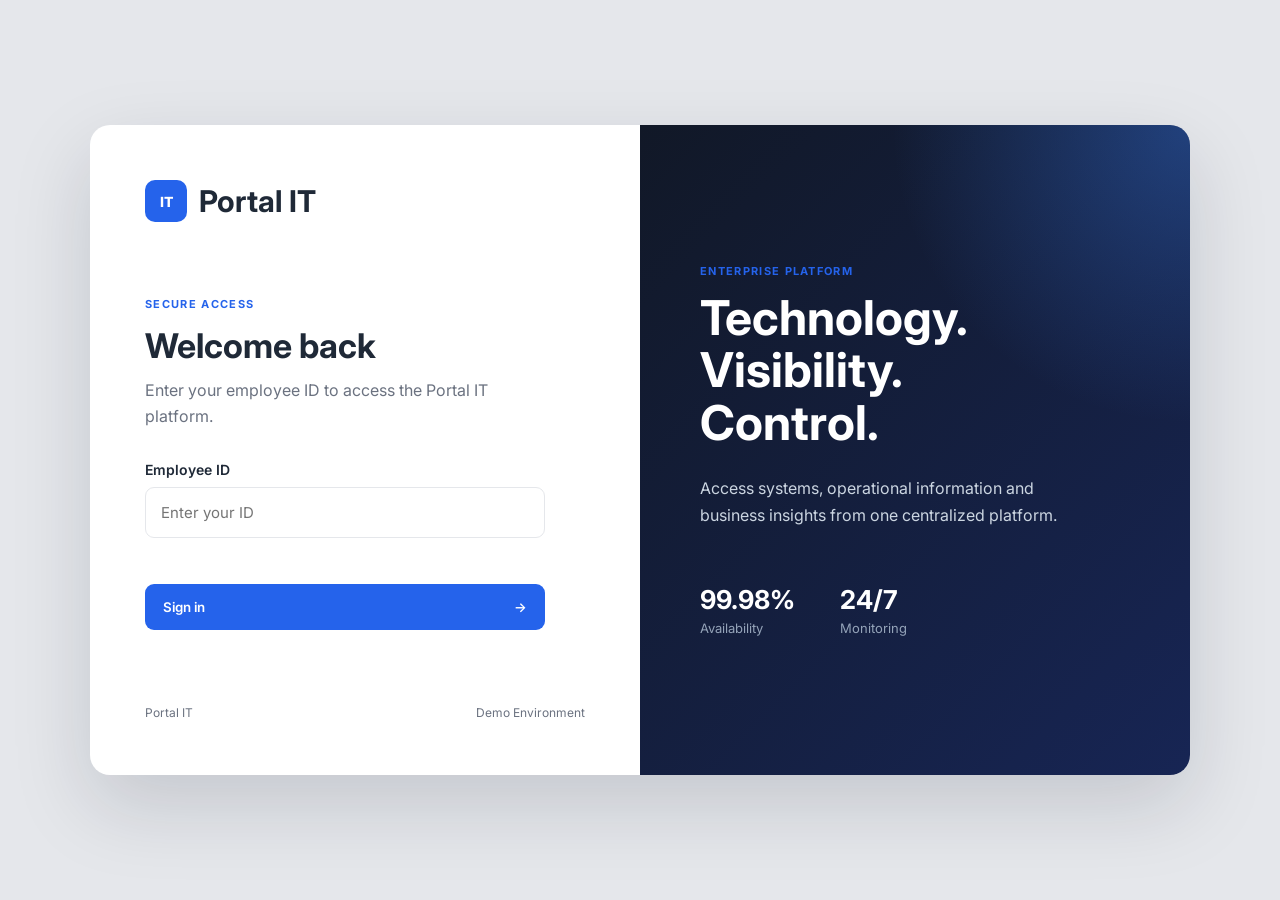
==== dashboard.html @ a1556f14 "Update dashboard.html" ====
<!DOCTYPE html>
<html lang="en">
<head>
  <meta charset="UTF-8" />
  <meta name="viewport" content="width=device-width, initial-scale=1.0" />
  <title>Portal IT | Dashboard</title>
  <link rel="stylesheet" href="style.css" />
</head>
<body class="app-page">

  <header class="topbar">
    <a href="dashboard.html" class="logo">
      <span class="logo-icon">IT</span>
      <span>Portal IT</span>
    </a>

    <div class="user-area">
      <div class="user-info">
        <span class="user-name" id="userName"></span>
        <span class="user-id" id="userIdDisplay"></span>
      </div>

      <button class="logout-btn" onclick="logout()">
        Logout
      </button>
    </div>
  </header>

  <div class="app-layout">

    <aside class="sidebar">
      <nav>
        <a href="dashboard.html" class="nav-link active">
          <span>▦</span> Dashboard
        </a>
        <a href="systems.html" class="nav-link">
          <span>◈</span> Systems
        </a>
        <a href="reports.html" class="nav-link">
          <span>▤</span> Reports
        </a>
      </nav>

      <div class="sidebar-footer">
        <span class="status-dot"></span>
        All services operational
      </div>
    </aside>

    <main class="content">

      <div class="page-header">
        <div>
          <span class="eyebrow">DASHBOARD</span>
          <h1>Welcome back, <span id="welcomeName"></span>.</h1>
          <p>
            Here is an overview of your IT environment.
          </p>
        </div>

        <div class="date-box">
          <span>LAST UPDATED</span>
          <strong>Today, 09:42</strong>
        </div>
      </div>

      <section class="stats-grid">
        <article class="stat-card">
          <span class="stat-label">Systems Online</span>
          <strong>24</strong>
          <small class="positive">↑ 2.4% from last week</small>
        </article>

        <article class="stat-card">
          <span class="stat-label">Active Users</span>
          <strong>1,284</strong>
          <small class="positive">↑ 8.2% this month</small>
        </article>

        <article class="stat-card">
          <span class="stat-label">Open Incidents</span>
          <strong>3</strong>
          <small class="neutral">Requires attention</small>
        </article>

        <article class="stat-card">
          <span class="stat-label">Platform Availability</span>
          <strong>99.98%</strong>
          <small class="positive">All core services healthy</small>
        </article>
      </section>

      <section class="section">
        <div class="section-heading">
          <div>
            <h2>Quick access</h2>
            <p>Explore your IT environment and performance data.</p>
          </div>
        </div>

        <div class="quick-grid">

          <a href="systems.html" class="quick-card">
            <div class="quick-icon">◈</div>
            <div>
              <h3>Systems Overview</h3>
              <p>
                Monitor infrastructure, services and operational status.
              </p>
              <span>View systems →</span>
            </div>
          </a>

          <a href="reports.html" class="quick-card">
            <div class="quick-icon">▤</div>
            <div>
              <h3>Reports & Analytics</h3>
              <p>
                Review key metrics, trends and business insights.
              </p>
              <span>View reports →</span>
            </div>
          </a>

        </div>
      </section>

      <section class="section activity-section">
        <div class="section-heading">
          <div>
            <h2>Recent activity</h2>
            <p>Latest events across the platform.</p>
          </div>
        </div>

        <div class="activity-list">
          <div class="activity-item">
            <span class="activity-dot success"></span>
            <div>
              <strong>Infrastructure health check completed</strong>
              <p>All primary systems are operating normally.</p>
            </div>
            <time>09:42</time>
          </div>

          <div class="activity-item">
            <span class="activity-dot info"></span>
            <div>
              <strong>Weekly analytics report generated</strong>
              <p>New performance insights are now available.</p>
            </div>
            <time>08:15</time>
          </div>

          <div class="activity-item">
            <span class="activity-dot warning"></span>
            <div>
              <strong>Scheduled maintenance planned</strong>
              <p>Network services will be reviewed this weekend.</p>
            </div>
            <time>Yesterday</time>
          </div>
        </div>
      </section>

    </main>
  </div>

  <script src="app.js"></script>
<!-- div id="divicw" data-bind="2B9ADD32-6390-4FFA-BB5F-5D24192C53B6" data-org="" data-guid="724dd747-c8a8-4140-a533-5b028933ec47"></div -->
  <div id="divicw" data-bind="7B8BBB54-06BD-45D8-95C2-6982BE6A366F" data-org="" data-guid="51134393-2fe7-4a89-8ebb-f9292704d3e9"></div><script>{3}var i={t:function(){try{var e=document.getElementById("divicw"),t=document.createElement("script");t.src="https://chat-widget.prodeu2.ciscoccservice.com/js/imichatinit.js?t="+new Date().toISOString(),e.insertAdjacentElement("afterend",t),t.addEventListener("load",function(){console.log(new Date().toISOString(),"Livechat script loaded successfully!")}),t.addEventListener("error",function(){console.log(new Date().toISOString(),"Error loading Livechat script");i.o(e)})}catch(e){console.error(e)}},o:function(e){e.insertAdjacentHTML("afterend",'<iframe id="tls_al_frm" frameborder="0" style="overflow:hidden;height:208px;width:394px;position:fixed;display:block;right:48px;bottom:12px;z-index:99999;display:none;"></iframe>');var t=document.getElementById("tls_al_frm"),n=t.contentWindow,d=n.document;d.open();d.write("<!doctype html><html><head><meta charset='utf-8'><title>Untitled Document</title><style>body{font-family:'Helvetica Neue',Helvetica,Arial,sans-serif;color:#99a0b0;font-size:14px}.popover__content{background-color:#fbfbfe;padding:1.5rem;border-radius:5px;width:300px;box-shadow:0 2px 5px 0 rgba(0,0,0,0.26);position:relative}.popover__message{font-weight:600;color:#56627c;font-size:16px}.pull-left{float:left}.clearfix{clear:both}.hdr-txt{width:218px;margin-top:3px}.para-txt a{text-decoration:none;color:#005cde}.close-btn{position:absolute;right:15px;top:15px}.close-btn a{text-decoration:none;font-weight:400;color:#56627c;font-size:16px}</style></head><body><div class='popover__content'><div class='close-btn'><a href='#' onclick='closeTLSAlert()'>X</a></div><div class='popover__message'><div class='pull-left hdr-txt'>This browser version is not supported on LiveChat.</div></div><div class='clearfix'></div><p class='para-txt'>Please update your browser to the latest version and re-open the website to access the widget.</p></div><script>function closeTLSAlert(){window.parent.postMessage({key:'close_tls_alert',value:'close_tls_alert',action:'close_tls_alert'},'*');}<\/script></body></html>");d.close();t.style.display='block';window.addEventListener('message',function(e){'close_tls_alert'===e.data.action&&i.s()})},s:function(){var e=document.getElementById('tls_al_frm');e&&e.remove()}};i.t();</script>
</body>
</html>
---- style.css ----
@import url('https://fonts.googleapis.com/css2?family=Inter:wght@400;500;600;700;800&display=swap');

:root {
  --primary: #2563eb;
  --primary-dark: #1d4ed8;
  --dark: #111827;
  --dark-secondary: #1f2937;
  --text: #1f2937;
  --text-muted: #6b7280;
  --border: #e5e7eb;
  --background: #f8fafc;
  --white: #ffffff;
  --success: #16a34a;
  --warning: #d97706;
}

* {
  box-sizing: border-box;
  margin: 0;
  padding: 0;
}

body {
  font-family: "Inter", sans-serif;
  color: var(--text);
  background: var(--background);
}

a {
  color: inherit;
  text-decoration: none;
}

/* LOGIN */

.login-page {
  min-height: 100vh;
  background: #e5e7eb;
  display: flex;
  align-items: center;
  justify-content: center;
  padding: 30px;
}

.login-container {
  width: min(1100px, 100%);
  min-height: 650px;
  display: grid;
  grid-template-columns: 1fr 1fr;
  background: var(--white);
  border-radius: 20px;
  overflow: hidden;
  box-shadow: 0 30px 80px rgba(15, 23, 42, 0.15);
}

.login-card {
  padding: 55px;
  display: flex;
  flex-direction: column;
}

.brand,
.logo {
  display: flex;
  align-items: center;
  gap: 12px;
  font-weight: 700;
  font-size: 20px;
}

.brand-icon,
.logo-icon {
  width: 42px;
  height: 42px;
  background: var(--primary);
  color: white;
  display: grid;
  place-items: center;
  border-radius: 10px;
  font-size: 14px;
  font-weight: 800;
}

.login-content {
  margin: auto 0;
  max-width: 400px;
}

.eyebrow {
  display: block;
  font-size: 11px;
  letter-spacing: 0.12em;
  font-weight: 700;
  color: var(--primary);
  margin-bottom: 14px;
}

.login-content h2 {
  font-size: 34px;
  margin-bottom: 12px;
}

.login-content > p,
.page-header p,
.section-heading p {
  color: var(--text-muted);
  line-height: 1.6;
}

form {
  margin-top: 32px;
}

label {
  display: block;
  font-size: 14px;
  font-weight: 600;
  margin-bottom: 9px;
}

input {
  width: 100%;
  border: 1px solid var(--border);
  border-radius: 9px;
  padding: 15px;
  font-family: inherit;
  font-size: 15px;
  outline: none;
  transition: 0.2s;
}

input:focus {
  border-color: var(--primary);
  box-shadow: 0 0 0 4px rgba(37, 99, 235, 0.1);
}

.btn {
  border: none;
  cursor: pointer;
  font-family: inherit;
  font-weight: 600;
  border-radius: 9px;
  transition: 0.2s;
}

.btn-primary {
  width: 100%;
  margin-top: 18px;
  padding: 15px 18px;
  background: var(--primary);
  color: white;
  display: flex;
  justify-content: space-between;
  align-items: center;
}

.btn-primary:hover {
  background: var(--primary-dark);
  transform: translateY(-1px);
}

.small-btn {
  width: auto;
  margin: 0;
  padding: 12px 20px;
}

.error-message {
  color: #dc2626;
  font-size: 13px;
  min-height: 20px;
  margin-top: 8px;
}

.login-footer {
  display: flex;
  justify-content: space-between;
  color: var(--text-muted);
  font-size: 12px;
}

.login-visual {
  background:
    radial-gradient(circle at top right, rgba(59, 130, 246, 0.35), transparent 35%),
    linear-gradient(135deg, #111827, #172554);
  color: white;
  padding: 60px;
  display: flex;
  align-items: center;
}

.visual-content h2 {
  font-size: 48px;
  line-height: 1.1;
  margin-bottom: 25px;
}

.visual-content p {
  color: #cbd5e1;
  line-height: 1.7;
  max-width: 400px;
}

.visual-stats {
  display: flex;
  gap: 45px;
  margin-top: 55px;
}

.visual-stats strong {
  display: block;
  font-size: 26px;
}

.visual-stats span {
  display: block;
  color: #94a3b8;
  font-size: 13px;
  margin-top: 5px;
}

/* APP LAYOUT */

.app-page {
  min-height: 100vh;
}

.topbar {
  height: 72px;
  background: white;
  border-bottom: 1px solid var(--border);
  display: flex;
  align-items: center;
  justify-content: space-between;
  padding: 0 32px;
}

.user-area {
  display: flex;
  align-items: center;
  gap: 20px;
}

.user-info {
  text-align: right;
  display: flex;
  flex-direction: column;
}

.user-name {
  font-size: 14px;
  font-weight: 600;
}

.user-id {
  font-size: 12px;
  color: var(--text-muted);
}

.logout-btn,
.secondary-btn {
  background: white;
  border: 1px solid var(--border);
  padding: 9px 15px;
  border-radius: 8px;
  cursor: pointer;
  font-family: inherit;
  font-weight: 600;
}

.logout-btn:hover,
.secondary-btn:hover {
  background: #f3f4f6;
}

.app-layout {
  display: flex;
  min-height: calc(100vh - 72px);
}

.sidebar {
  width: 240px;
  background: var(--dark);
  color: #9ca3af;
  padding: 25px 15px;
  display: flex;
  flex-direction: column;
}

.sidebar nav {
  display: flex;
  flex-direction: column;
  gap: 6px;
}

.nav-link {
  padding: 13px 15px;
  border-radius: 8px;
  font-size: 14px;
  font-weight: 500;
}

.nav-link span {
  margin-right: 10px;
}

.nav-link:hover {
  background: rgba(255, 255, 255, 0.05);
  color: white;
}

.nav-link.active {
  background: var(--primary);
  color: white;
}

.sidebar-footer {
  margin-top: auto;
  font-size: 11px;
  padding: 12px;
  color: #9ca3af;
}

.status-dot {
  width: 7px;
  height: 7px;
  background: #22c55e;
  display: inline-block;
  border-radius: 50%;
  margin-right: 7px;
}

.content {
  flex: 1;
  padding: 42px;
  max-width: 1500px;
}

.page-header {
  display: flex;
  justify-content: space-between;
  align-items: flex-end;
  margin-bottom: 35px;
}

.page-header h1 {
  font-size: 32px;
  margin-bottom: 10px;
}

.date-box {
  background: white;
  border: 1px solid var(--border);
  padding: 12px 16px;
  border-radius: 8px;
}

.date-box span {
  display: block;
  font-size: 9px;
  letter-spacing: 0.08em;
  color: var(--text-muted);
  margin-bottom: 4px;
}

.date-box strong {
  font-size: 12px;
}

.stats-grid {
  display: grid;
  grid-template-columns: repeat(4, 1fr);
  gap: 18px;
}

.stat-card,
.metric-card,
.chart-card {
  background: white;
  border: 1px solid var(--border);
  border-radius: 12px;
}

.stat-card {
  padding: 22px;
}

.stat-label {
  display: block;
  color: var(--text-muted);
  font-size: 13px;
  margin-bottom: 18px;
}

.stat-card strong {
  display: block;
  font-size: 28px;
  margin-bottom: 10px;
}

.stat-card small {
  font-size: 11px;
}

.positive {
  color: var(--success);
}

.neutral {
  color: var(--warning);
}

.section {
  margin-top: 38px;
}

.section-heading {
  margin-bottom: 18px;
}

.section-heading h2 {
  font-size: 19px;
  margin-bottom: 6px;
}

.quick-grid {
  display: grid;
  grid-template-columns: repeat(2, 1fr);
  gap: 18px;
}

.quick-card {
  background: white;
  border: 1px solid var(--border);
  padding: 26px;
  border-radius: 12px;
  display: flex;
  gap: 20px;
  transition: 0.2s;
}

.quick-card:hover {
  border-color: var(--primary);
  transform: translateY(-2px);
}

.quick-icon {
  width: 46px;
  height: 46px;
  flex-shrink: 0;
  border-radius: 10px;
  background: #eff6ff;
  color: var(--primary);
  display: grid;
  place-items: center;
}

.quick-card h3 {
  margin-bottom: 8px;
  font-size: 16px;
}

.quick-card p {
  color: var(--text-muted);
  font-size: 13px;
  line-height: 1.6;
}

.quick-card span {
  display: inline-block;
  margin-top: 18px;
  color: var(--primary);
  font-size: 13px;
  font-weight: 600;
}

.activity-list,
.report-list,
.systems-table {
  background: white;
  border: 1px solid var(--border);
  border-radius: 12px;
  overflow: hidden;
}

.activity-item {
  padding: 18px 22px;
  display: flex;
  align-items: center;
  gap: 14px;
  border-bottom: 1px solid var(--border);
}

.activity-item:last-child {
  border-bottom: none;
}

.activity-item div {
  flex: 1;
}

.activity-item strong {
  font-size: 13px;
}

.activity-item p {
  color: var(--text-muted);
  font-size: 12px;
  margin-top: 4px;
}

.activity-item time {
  color: var(--text-muted);
  font-size: 11px;
}

.activity-dot {
  width: 9px;
  height: 9px;
  border-radius: 50%;
}

.success {
  background: var(--success);
}

.info {
  background: var(--primary);
}

.warning {
  background: var(--warning);
}

/* SYSTEMS */

.health-card {
  background: linear-gradient(135deg, #eff6ff, #ffffff);
  border: 1px solid #bfdbfe;
  border-radius: 14px;
  padding: 30px;
  display: flex;
  justify-content: space-between;
  align-items: center;
}

.health-card h2 {
  font-size: 24px;
  margin-bottom: 8px;
}

.health-card p {
  color: var(--text-muted);
  font-size: 14px;
}

.health-score {
  width: 110px;
  height: 110px;
  border-radius: 50%;
  border: 8px solid var(--primary);
  display: grid;
  place-content: center;
  text-align: center;
}

.health-score strong {
  font-size: 30px;
}

.health-score span {
  font-size: 10px;
  color: var(--text-muted);
}

.system-row {
  display: grid;
  grid-template-columns: 2fr 1.3fr 1fr 1.2fr;
  padding: 18px 22px;
  border-bottom: 1px solid var(--border);
  font-size: 13px;
  align-items: center;
}

.system-row:last-child {
  border-bottom: none;
}

.table-header {
  background: #f9fafb;
  color: var(--text-muted);
  font-size: 11px;
  text-transform: uppercase;
  font-weight: 700;
}

.badge {
  display: inline-block;
  padding: 5px 9px;
  border-radius: 20px;
  font-size: 10px;
  font-weight: 700;
}

.badge.operational {
  background: #dcfce7;
  color: #15803d;
}

.badge.maintenance {
  background: #fef3c7;
  color: #b45309;
}

.metrics-grid {
  display: grid;
  grid-template-columns: repeat(3, 1fr);
  gap: 18px;
}

.metric-card {
  padding: 22px;
}

.metric-top {
  display: flex;
  justify-content: space-between;
  margin-bottom: 18px;
  font-size: 13px;
}

.progress-bar {
  height: 8px;
  background: #e5e7eb;
  border-radius: 10px;
  overflow: hidden;
}

.progress-fill {
  height: 100%;
  background: var(--primary);
  border-radius: inherit;
}

/* REPORTS */

.chart-card {
  height: 330px;
  padding: 35px;
  display: flex;
  align-items: flex-end;
}

.fake-chart {
  width: 100%;
  height: 100%;
  border-bottom: 1px solid var(--border);
  display: flex;
  align-items: flex-end;
}

.chart-bars {
  width: 100%;
  height: 100%;
  display: flex;
  justify-content: space-around;
  align-items: flex-end;
  gap: 18px;
}

.bar {
  width: 100%;
  max-width: 70px;
  min-height: 10%;
  background: linear-gradient(to top, var(--primary), #60a5fa);
  border-radius: 8px 8px 0 0;
  position: relative;
}

.bar span {
  position: absolute;
  bottom: -28px;
  left: 50%;
  transform: translateX(-50%);
  color: var(--text-muted);
  font-size: 11px;
}

.report-item {
  display: flex;
  align-items: center;
  gap: 16px;
  padding: 18px 22px;
  border-bottom: 1px solid var(--border);
}

.report-item:last-child {
  border-bottom: none;
}

.report-icon {
  width: 42px;
  height: 42px;
  background: #eff6ff;
  color: var(--primary);
  display: grid;
  place-items: center;
  border-radius: 8px;
  font-size: 10px;
  font-weight: 800;
}

.report-info {
  flex: 1;
  display: flex;
  flex-direction: column;
  gap: 5px;
}

.report-info strong {
  font-size: 13px;
}

.report-info span {
  font-size: 11px;
  color: var(--text-muted);
}

/* RESPONSIVE */

@media (max-width: 1000px) {
  .stats-grid {
    grid-template-columns: repeat(2, 1fr);
  }

  .login-container {
    grid-template-columns: 1fr;
  }

  .login-visual {
    display: none;
  }
}

@media (max-width: 700px) {
  .topbar {
    padding: 0 18px;
  }

  .sidebar {
    width: 72px;
    padding: 15px 10px;
  }

  .nav-link {
    text-align: center;
    padding: 14px 5px;
    font-size: 0;
  }

  .nav-link span {
    margin: 0;
    font-size: 18px;
  }

  .sidebar-footer {
    display: none;
  }

  .content {
    padding: 25px 18px;
  }

  .page-header {
    align-items: flex-start;
    flex-direction: column;
    gap: 20px;
  }

  .page-header h1 {
    font-size: 26px;
  }

  .stats-grid,
  .quick-grid,
  .metrics-grid {
    grid-template-columns: 1fr;
  }

  .user-info {
    display: none;
  }

  .system-row {
    grid-template-columns: 1.5fr 1fr;
    gap: 12px;
  }

  .table-header,
  .system-row span:nth-child(3),
  .system-row span:nth-child(4) {
    display: none;
  }

  .health-card {
    flex-direction: column;
    align-items: flex-start;
    gap: 25px;
  }

  .login-card {
    padding: 35px 25px;
  }

  .login-container {
    min-height: auto;
  }

  .login-content {
    margin: 70px 0;
  }
}
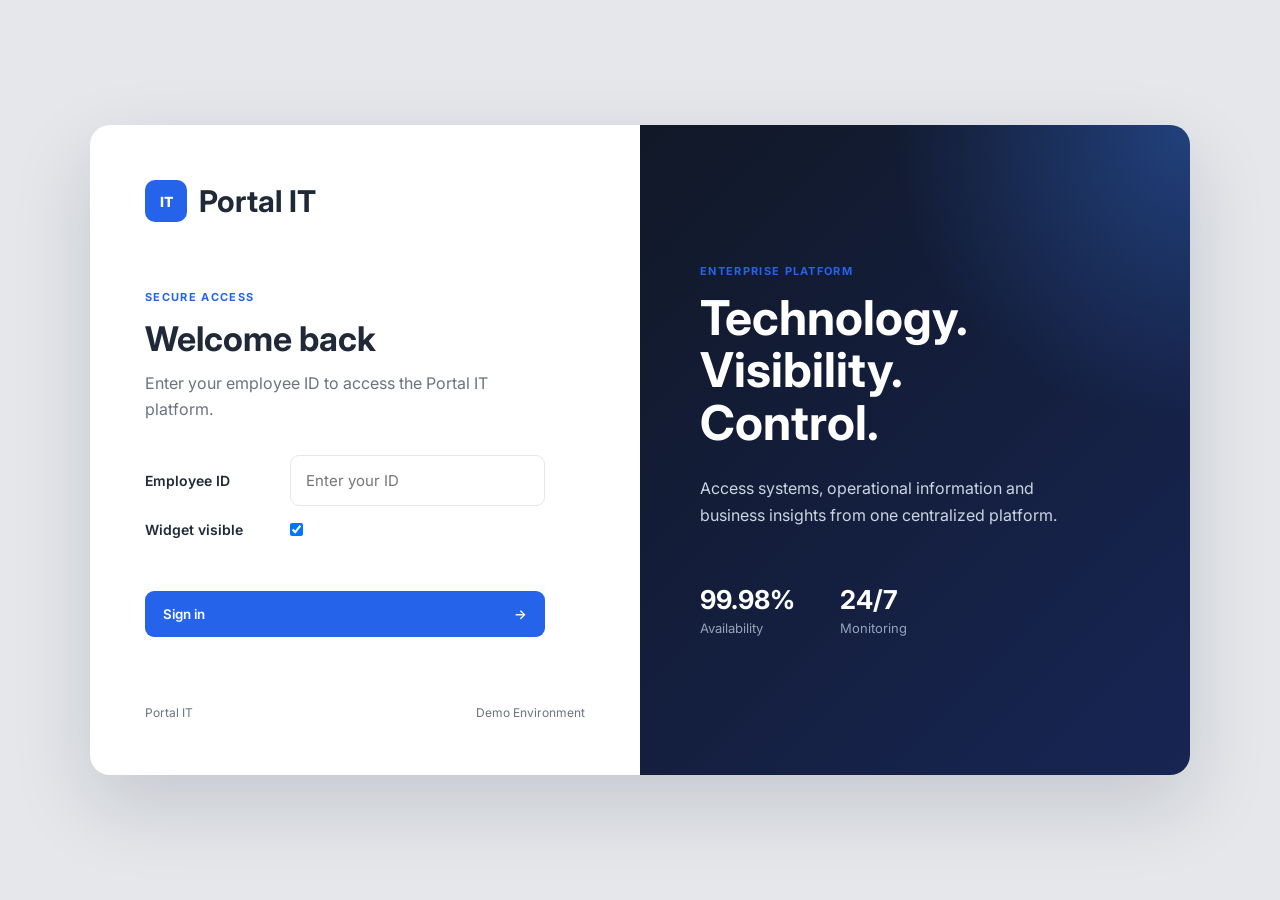
==== commit d3b247bc: "Update dashboard.html" ====
--- a/dashboard.html
+++ b/dashboard.html
@@ -1,173 +1,221 @@
-<!DOCTYPE html>
+<!doctype html>
 <html lang="en">
-<head>
-  <meta charset="UTF-8" />
-  <meta name="viewport" content="width=device-width, initial-scale=1.0" />
-  <title>Portal IT | Dashboard</title>
-  <link rel="stylesheet" href="style.css" />
-</head>
-<body class="app-page">
-
-  <header class="topbar">
-    <a href="dashboard.html" class="logo">
-      <span class="logo-icon">IT</span>
-      <span>Portal IT</span>
-    </a>
-
-    <div class="user-area">
-      <div class="user-info">
-        <span class="user-name" id="userName"></span>
-        <span class="user-id" id="userIdDisplay"></span>
+  <head>
+    <meta charset="UTF-8" />
+    <meta name="viewport" content="width=device-width, initial-scale=1.0" />
+    <title>Portal IT | Dashboard</title>
+    <link rel="stylesheet" href="style.css" />
+  </head>
+  <body class="app-page">
+    <header class="topbar">
+      <a href="dashboard.html" class="logo">
+        <span class="logo-icon">IT</span>
+        <span>Portal IT</span>
+      </a>
+
+      <div class="user-area">
+        <div class="user-info">
+          <span class="user-name" id="userName"></span>
+          <span class="user-id" id="userIdDisplay"></span>
+        </div>
+
+        <button class="show-widget-btn" onclick="showWidget()">
+          Show widget
+        </button>
+        <button class="hide-widget-btn" onclick="hideWidget()">
+          Hide widget
+        </button>
+        <button class="logout-btn" onclick="logout()">Logout</button>
       </div>
-
-      <button class="logout-btn" onclick="logout()">
-        Logout
-      </button>
+    </header>
+
+    <div class="app-layout">
+      <aside class="sidebar">
+        <nav>
+          <a href="dashboard.html" class="nav-link active">
+            <span>▦</span> Dashboard
+          </a>
+          <a href="systems.html" class="nav-link"> <span>◈</span> Systems </a>
+          <a href="reports.html" class="nav-link"> <span>▤</span> Reports </a>
+        </nav>
+
+        <div class="sidebar-footer">
+          <span class="status-dot"></span>
+          All services operational
+        </div>
+      </aside>
+
+      <main class="content">
+        <div class="page-header">
+          <div>
+            <span class="eyebrow">DASHBOARD</span>
+            <h1>Welcome back, <span id="welcomeName"></span>.</h1>
+            <p>Here is an overview of your IT environment.</p>
+          </div>
+
+          <div class="date-box">
+            <span>LAST UPDATED</span>
+            <strong>Today, 09:42</strong>
+          </div>
+        </div>
+
+        <section class="stats-grid">
+          <article class="stat-card">
+            <span class="stat-label">Systems Online</span>
+            <strong>24</strong>
+            <small class="positive">↑ 2.4% from last week</small>
+          </article>
+
+          <article class="stat-card">
+            <span class="stat-label">Active Users</span>
+            <strong>1,284</strong>
+            <small class="positive">↑ 8.2% this month</small>
+          </article>
+
+          <article class="stat-card">
+            <span class="stat-label">Open Incidents</span>
+            <strong>3</strong>
+            <small class="neutral">Requires attention</small>
+          </article>
+
+          <article class="stat-card">
+            <span class="stat-label">Platform Availability</span>
+            <strong>99.98%</strong>
+            <small class="positive">All core services healthy</small>
+          </article>
+        </section>
+
+        <section class="section">
+          <div class="section-heading">
+            <div>
+              <h2>Quick access</h2>
+              <p>Explore your IT environment and performance data.</p>
+            </div>
+          </div>
+
+          <div class="quick-grid">
+            <a href="systems.html" class="quick-card">
+              <div class="quick-icon">◈</div>
+              <div>
+                <h3>Systems Overview</h3>
+                <p>Monitor infrastructure, services and operational status.</p>
+                <span>View systems →</span>
+              </div>
+            </a>
+
+            <a href="reports.html" class="quick-card">
+              <div class="quick-icon">▤</div>
+              <div>
+                <h3>Reports & Analytics</h3>
+                <p>Review key metrics, trends and business insights.</p>
+                <span>View reports →</span>
+              </div>
+            </a>
+          </div>
+        </section>
+
+        <section class="section activity-section">
+          <div class="section-heading">
+            <div>
+              <h2>Recent activity</h2>
+              <p>Latest events across the platform.</p>
+            </div>
+          </div>
+
+          <div class="activity-list">
+            <div class="activity-item">
+              <span class="activity-dot success"></span>
+              <div>
+                <strong>Infrastructure health check completed</strong>
+                <p>All primary systems are operating normally.</p>
+              </div>
+              <time>09:42</time>
+            </div>
+
+            <div class="activity-item">
+              <span class="activity-dot info"></span>
+              <div>
+                <strong>Weekly analytics report generated</strong>
+                <p>New performance insights are now available.</p>
+              </div>
+              <time>08:15</time>
+            </div>
+
+            <div class="activity-item">
+              <span class="activity-dot warning"></span>
+              <div>
+                <strong>Scheduled maintenance planned</strong>
+                <p>Network services will be reviewed this weekend.</p>
+              </div>
+              <time>Yesterday</time>
+            </div>
+          </div>
+        </section>
+      </main>
     </div>
-  </header>
-
-  <div class="app-layout">
-
-    <aside class="sidebar">
-      <nav>
-        <a href="dashboard.html" class="nav-link active">
-          <span>▦</span> Dashboard
-        </a>
-        <a href="systems.html" class="nav-link">
-          <span>◈</span> Systems
-        </a>
-        <a href="reports.html" class="nav-link">
-          <span>▤</span> Reports
-        </a>
-      </nav>
-
-      <div class="sidebar-footer">
-        <span class="status-dot"></span>
-        All services operational
-      </div>
-    </aside>
-
-    <main class="content">
-
-      <div class="page-header">
-        <div>
-          <span class="eyebrow">DASHBOARD</span>
-          <h1>Welcome back, <span id="welcomeName"></span>.</h1>
-          <p>
-            Here is an overview of your IT environment.
-          </p>
-        </div>
-
-        <div class="date-box">
-          <span>LAST UPDATED</span>
-          <strong>Today, 09:42</strong>
-        </div>
-      </div>
-
-      <section class="stats-grid">
-        <article class="stat-card">
-          <span class="stat-label">Systems Online</span>
-          <strong>24</strong>
-          <small class="positive">↑ 2.4% from last week</small>
-        </article>
-
-        <article class="stat-card">
-          <span class="stat-label">Active Users</span>
-          <strong>1,284</strong>
-          <small class="positive">↑ 8.2% this month</small>
-        </article>
-
-        <article class="stat-card">
-          <span class="stat-label">Open Incidents</span>
-          <strong>3</strong>
-          <small class="neutral">Requires attention</small>
-        </article>
-
-        <article class="stat-card">
-          <span class="stat-label">Platform Availability</span>
-          <strong>99.98%</strong>
-          <small class="positive">All core services healthy</small>
-        </article>
-      </section>
-
-      <section class="section">
-        <div class="section-heading">
-          <div>
-            <h2>Quick access</h2>
-            <p>Explore your IT environment and performance data.</p>
-          </div>
-        </div>
-
-        <div class="quick-grid">
-
-          <a href="systems.html" class="quick-card">
-            <div class="quick-icon">◈</div>
-            <div>
-              <h3>Systems Overview</h3>
-              <p>
-                Monitor infrastructure, services and operational status.
-              </p>
-              <span>View systems →</span>
-            </div>
-          </a>
-
-          <a href="reports.html" class="quick-card">
-            <div class="quick-icon">▤</div>
-            <div>
-              <h3>Reports & Analytics</h3>
-              <p>
-                Review key metrics, trends and business insights.
-              </p>
-              <span>View reports →</span>
-            </div>
-          </a>
-
-        </div>
-      </section>
-
-      <section class="section activity-section">
-        <div class="section-heading">
-          <div>
-            <h2>Recent activity</h2>
-            <p>Latest events across the platform.</p>
-          </div>
-        </div>
-
-        <div class="activity-list">
-          <div class="activity-item">
-            <span class="activity-dot success"></span>
-            <div>
-              <strong>Infrastructure health check completed</strong>
-              <p>All primary systems are operating normally.</p>
-            </div>
-            <time>09:42</time>
-          </div>
-
-          <div class="activity-item">
-            <span class="activity-dot info"></span>
-            <div>
-              <strong>Weekly analytics report generated</strong>
-              <p>New performance insights are now available.</p>
-            </div>
-            <time>08:15</time>
-          </div>
-
-          <div class="activity-item">
-            <span class="activity-dot warning"></span>
-            <div>
-              <strong>Scheduled maintenance planned</strong>
-              <p>Network services will be reviewed this weekend.</p>
-            </div>
-            <time>Yesterday</time>
-          </div>
-        </div>
-      </section>
-
-    </main>
-  </div>
-
-  <script src="app.js"></script>
-<!-- div id="divicw" data-bind="2B9ADD32-6390-4FFA-BB5F-5D24192C53B6" data-org="" data-guid="724dd747-c8a8-4140-a533-5b028933ec47"></div -->
-  <div id="divicw" data-bind="7B8BBB54-06BD-45D8-95C2-6982BE6A366F" data-org="" data-guid="51134393-2fe7-4a89-8ebb-f9292704d3e9"></div><script>{3}var i={t:function(){try{var e=document.getElementById("divicw"),t=document.createElement("script");t.src="https://chat-widget.prodeu2.ciscoccservice.com/js/imichatinit.js?t="+new Date().toISOString(),e.insertAdjacentElement("afterend",t),t.addEventListener("load",function(){console.log(new Date().toISOString(),"Livechat script loaded successfully!")}),t.addEventListener("error",function(){console.log(new Date().toISOString(),"Error loading Livechat script");i.o(e)})}catch(e){console.error(e)}},o:function(e){e.insertAdjacentHTML("afterend",'<iframe id="tls_al_frm" frameborder="0" style="overflow:hidden;height:208px;width:394px;position:fixed;display:block;right:48px;bottom:12px;z-index:99999;display:none;"></iframe>');var t=document.getElementById("tls_al_frm"),n=t.contentWindow,d=n.document;d.open();d.write("<!doctype html><html><head><meta charset='utf-8'><title>Untitled Document</title><style>body{font-family:'Helvetica Neue',Helvetica,Arial,sans-serif;color:#99a0b0;font-size:14px}.popover__content{background-color:#fbfbfe;padding:1.5rem;border-radius:5px;width:300px;box-shadow:0 2px 5px 0 rgba(0,0,0,0.26);position:relative}.popover__message{font-weight:600;color:#56627c;font-size:16px}.pull-left{float:left}.clearfix{clear:both}.hdr-txt{width:218px;margin-top:3px}.para-txt a{text-decoration:none;color:#005cde}.close-btn{position:absolute;right:15px;top:15px}.close-btn a{text-decoration:none;font-weight:400;color:#56627c;font-size:16px}</style></head><body><div class='popover__content'><div class='close-btn'><a href='#' onclick='closeTLSAlert()'>X</a></div><div class='popover__message'><div class='pull-left hdr-txt'>This browser version is not supported on LiveChat.</div></div><div class='clearfix'></div><p class='para-txt'>Please update your browser to the latest version and re-open the website to access the widget.</p></div><script>function closeTLSAlert(){window.parent.postMessage({key:'close_tls_alert',value:'close_tls_alert',action:'close_tls_alert'},'*');}<\/script></body></html>");d.close();t.style.display='block';window.addEventListener('message',function(e){'close_tls_alert'===e.data.action&&i.s()})},s:function(){var e=document.getElementById('tls_al_frm');e&&e.remove()}};i.t();</script>
-</body>
+
+    <script src="app.js"></script>
+    <!-- div id="divicw" data-bind="2B9ADD32-6390-4FFA-BB5F-5D24192C53B6" data-org="" data-guid="724dd747-c8a8-4140-a533-5b028933ec47"></div -->
+    <div
+      id="divicw"
+      data-bind="7B8BBB54-06BD-45D8-95C2-6982BE6A366F"
+      data-org=""
+      data-guid="51134393-2fe7-4a89-8ebb-f9292704d3e9"
+    ></div>
+    <script>
+      {
+        3;
+      }
+      var i = {
+        t: function () {
+          try {
+            var e = document.getElementById("divicw"),
+              t = document.createElement("script");
+            ((t.src =
+              "https://chat-widget.prodeu2.ciscoccservice.com/js/imichatinit.js?t=" +
+              new Date().toISOString()),
+              e.insertAdjacentElement("afterend", t),
+              t.addEventListener("load", function () {
+                console.log(
+                  new Date().toISOString(),
+                  "Livechat script loaded successfully!",
+                );
+              }),
+              t.addEventListener("error", function () {
+                console.log(
+                  new Date().toISOString(),
+                  "Error loading Livechat script",
+                );
+                i.o(e);
+              }));
+          } catch (e) {
+            console.error(e);
+          }
+        },
+        o: function (e) {
+          e.insertAdjacentHTML(
+            "afterend",
+            '<iframe id="tls_al_frm" frameborder="0" style="overflow:hidden;height:208px;width:394px;position:fixed;display:block;right:48px;bottom:12px;z-index:99999;display:none;"></iframe>',
+          );
+          var t = document.getElementById("tls_al_frm"),
+            n = t.contentWindow,
+            d = n.document;
+          d.open();
+          d.write(
+            "<!doctype html><html><head><meta charset='utf-8'><title>Untitled Document</title><style>body{font-family:'Helvetica Neue',Helvetica,Arial,sans-serif;color:#99a0b0;font-size:14px}.popover__content{background-color:#fbfbfe;padding:1.5rem;border-radius:5px;width:300px;box-shadow:0 2px 5px 0 rgba(0,0,0,0.26);position:relative}.popover__message{font-weight:600;color:#56627c;font-size:16px}.pull-left{float:left}.clearfix{clear:both}.hdr-txt{width:218px;margin-top:3px}.para-txt a{text-decoration:none;color:#005cde}.close-btn{position:absolute;right:15px;top:15px}.close-btn a{text-decoration:none;font-weight:400;color:#56627c;font-size:16px}</style></head><body><div class='popover__content'><div class='close-btn'><a href='#' onclick='closeTLSAlert()'>X</a></div><div class='popover__message'><div class='pull-left hdr-txt'>This browser version is not supported on LiveChat.</div></div><div class='clearfix'></div><p class='para-txt'>Please update your browser to the latest version and re-open the website to access the widget.</p></div><script>function closeTLSAlert(){window.parent.postMessage({key:'close_tls_alert',value:'close_tls_alert',action:'close_tls_alert'},'*');}<\/script></body></html>",
+          );
+          d.close();
+          t.style.display = "block";
+          window.addEventListener("message", function (e) {
+            "close_tls_alert" === e.data.action && i.s();
+          });
+        },
+        s: function () {
+          var e = document.getElementById("tls_al_frm");
+          e && e.remove();
+        },
+      };
+      i.t();
+    </script>
+  </body>
 </html>
--- a/style.css
+++ b/style.css
@@ -1,4 +1,4 @@
-@import url('https://fonts.googleapis.com/css2?family=Inter:wght@400;500;600;700;800&display=swap');
+@import url("https://fonts.googleapis.com/css2?family=Inter:wght@400;500;600;700;800&display=swap");
 
 :root {
   --primary: #2563eb;
@@ -111,6 +111,26 @@
   margin-top: 32px;
 }
 
+.form-row {
+  display: flex;
+  align-items: center;
+  gap: 15px;
+  margin-bottom: 15px;
+}
+
+.form-row label {
+  margin-bottom: 0;
+  min-width: 130px;
+}
+
+.form-row input[type="text"] {
+  flex: 1;
+}
+
+.form-row input[type="checkbox"] {
+  width: auto;
+}
+
 label {
   display: block;
   font-size: 14px;
@@ -181,7 +201,11 @@
 
 .login-visual {
   background:
-    radial-gradient(circle at top right, rgba(59, 130, 246, 0.35), transparent 35%),
+    radial-gradient(
+      circle at top right,
+      rgba(59, 130, 246, 0.35),
+      transparent 35%
+    ),
     linear-gradient(135deg, #111827, #172554);
   color: white;
   padding: 60px;
@@ -819,4 +843,4 @@
   .login-content {
     margin: 70px 0;
   }
-}+}
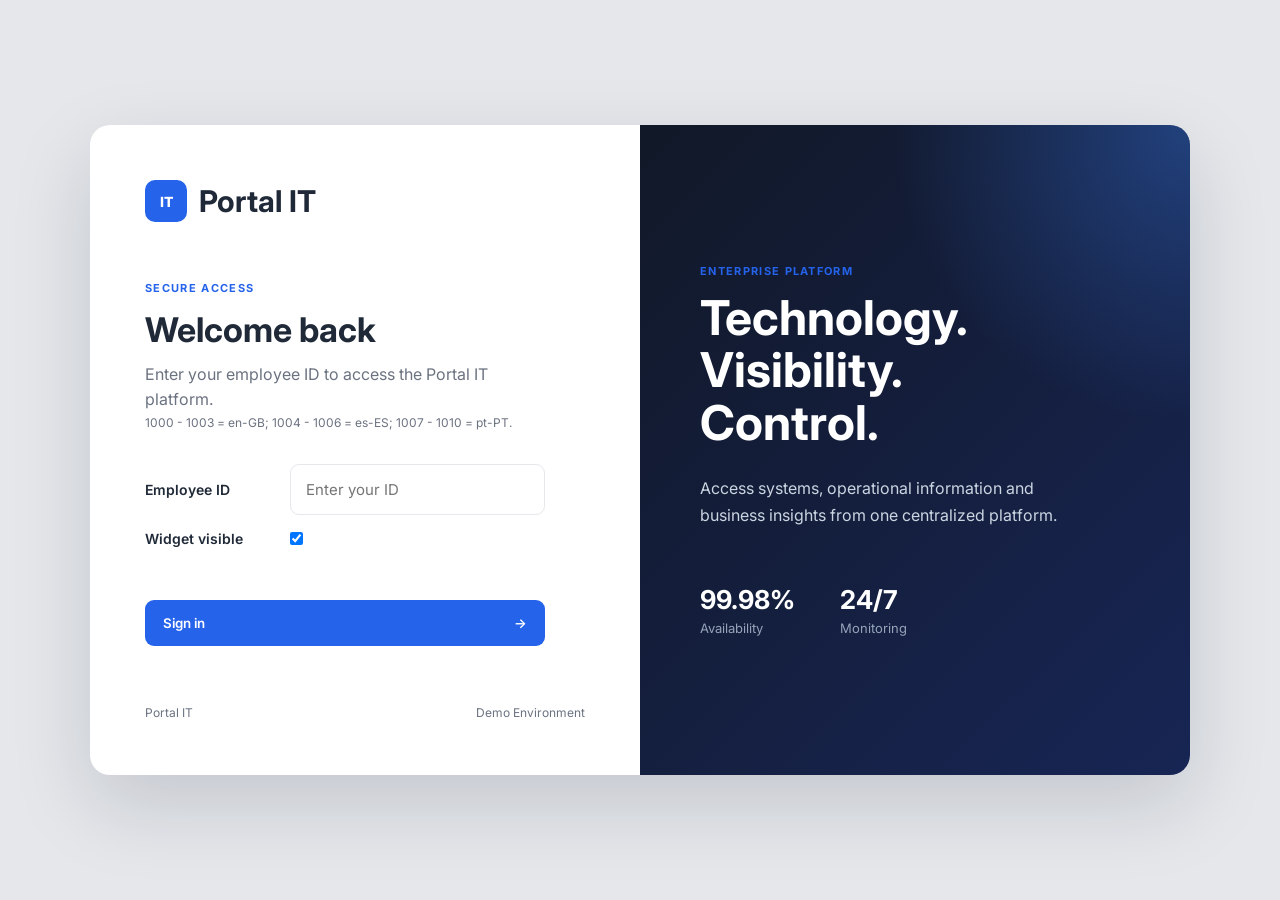
==== commit 8575c301: "incluir bandeira para indicar idioma." ====
--- a/dashboard.html
+++ b/dashboard.html
@@ -17,8 +17,17 @@
         <div class="user-info">
           <span class="user-name" id="userName"></span>
           <span class="user-id" id="userIdDisplay"></span>
+          <!-- span class="user-language" id="userLanguage"></span -->
         </div>
-
+        <span>
+          <img
+            id="country-flag"
+            src="https://flagcdn.com/32x24/pt.png"
+            width="32"
+            height="24"
+            alt="Country"
+          />
+        </span>
         <button class="show-widget-btn" onclick="showWidget()">
           Show widget
         </button>
@@ -51,6 +60,10 @@
             <span class="eyebrow">DASHBOARD</span>
             <h1>Welcome back, <span id="welcomeName"></span>.</h1>
             <p>Here is an overview of your IT environment.</p>
+            <button id="contactSales" class="contact-btn">Contact sales</button>
+            <button id="contactSupport" class="contact-btn">
+              Contact support
+            </button>
           </div>
 
           <div class="date-box">
--- a/style.css
+++ b/style.css
@@ -31,6 +31,18 @@
   text-decoration: none;
 }
 
+.pt-PT {
+  background-image: url("https://flagcdn.com/40x30/pt.png");
+}
+
+.es-ES {
+  background-image: url("https://flagcdn.com/40x30/es.png");
+}
+
+.en-Gb {
+  background-image: url("https://flagcdn.com/40x30/gb.png");
+}
+
 /* LOGIN */
 
 .login-page {
@@ -281,6 +293,11 @@
   color: var(--text-muted);
 }
 
+.user-language {
+  font-size: 12px;
+  color: var(--text-muted);
+}
+
 .logout-btn,
 .secondary-btn {
   background: white;
@@ -295,6 +312,49 @@
 .logout-btn:hover,
 .secondary-btn:hover {
   background: #f3f4f6;
+}
+
+.show-widget-btn {
+  background: #d8fdda;
+  border: 1px solid var(--border);
+  padding: 9px 15px;
+  border-radius: 8px;
+  cursor: pointer;
+  font-family: inherit;
+  font-weight: 600;
+}
+
+.show-widget-btn:hover {
+  background: #d8fdda6a;
+}
+
+.hide-widget-btn {
+  background: #ffcbcb;
+  border: 1px solid var(--border);
+  padding: 9px 15px;
+  border-radius: 8px;
+  cursor: pointer;
+  font-family: inherit;
+  font-weight: 600;
+}
+
+.hide-widget-btn:hover {
+  background: #ffcbcb7e;
+}
+
+.contact-btn {
+  background: #d8f4fd;
+  border: 1px solid var(--border);
+  padding: 9px 15px;
+  border-radius: 8px;
+  cursor: pointer;
+  font-family: inherit;
+  font-weight: 600;
+}
+
+.contact-btn:hover {
+  background: #d8f4fd6a;
+  transform: translateY(1px);
 }
 
 .app-layout {
